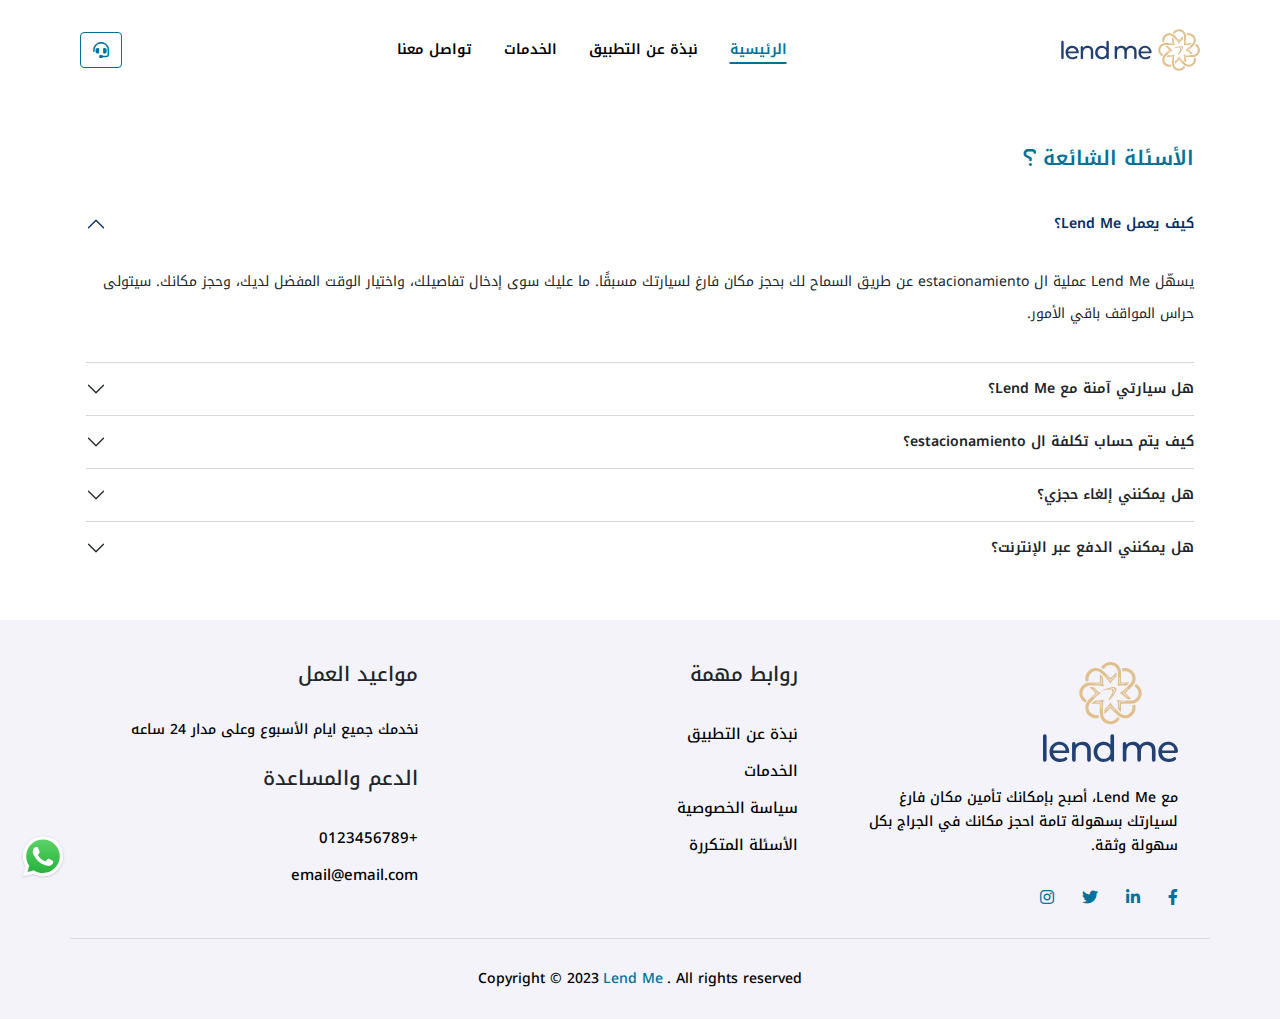
==== faq.html @ 7d06befd "#1" ====
<html lang="en">

<head>
    <meta charset="UTF-8">
    <meta name="viewport" content="width=device-width, initial-scale=1.0">
    <title>Lend Me</title>
    <!-- Favicon -->
    <link rel="shortcut icon" href="images/fav.svg" type="image/x-icon">
    <!-- Css -->
    <link rel="stylesheet" href="css/bootstrap.rtl.min.css">
    <link rel="stylesheet" href="css/main.css">
    <link rel="stylesheet" href="css/style.css">
</head>

<body>
    <a class="whatsappButton" href="https://wa.me/966566717225">
        <img src="images/whatsappbrand.svg" alt="">
    </a>
    <!-- Header Start-->
    <header class="navigationbar">
        <nav>
            <div class="container d-flex justify-content-between align-items-center">
                <a href="#!" class="navbar-brand">
                    <img src="images/logo.svg" alt="logo">
                </a>
                <ul class="nav-links">
                    <li>
                        <a href="index.html#home" class="nav-link home active">الرئيسية</a>
                    </li>
                    <li>
                        <a href="index.html#about" class="nav-link about">نبذة عن التطبيق</a>
                    </li>
                    <li>
                        <a href="index.html#service" class="nav-link service">الخدمات</a>
                    </li>
                    <li>
                        <a href="index.html#contact" class="nav-link contact">تواصل معنا</a>
                    </li>
                </ul>
                <div class="buttons">
                    <a href="tel:+966566717225"><i class="fa-sharp fa-solid fa-headset"></i></a>
                    <a href="javascript:void(0)" id="toggle"><i class="fa-sharp fa-solid fa-bars"></i></a>
                </div>
            </div>
        </nav>
    </header>
    <main>
        <!-- faqs -->
        <section class="faqs faq-page">
            <div class="container">
                <div class="row align-items-center justify-content-around">
                    <div class="col-12 p-3 faqs-content">
                        <h3>الأسئلة الشائعة <i class="fa-sharp fa-solid fa-question"></i></h3>
                        <div class="accordion" id="accordionExample">
                            <div class="accordion-item">
                                <h2 class="accordion-header" id="headingOne">
                                    <button class="accordion-button" type="button" data-bs-toggle="collapse"
                                        data-bs-target="#collapseOne" aria-expanded="true" aria-controls="collapseOne">
                                        كيف يعمل Lend Me؟
                                    </button>
                                </h2>
                                <div id="collapseOne" class="accordion-collapse collapse show"
                                    aria-labelledby="headingOne" data-bs-parent="#accordionExample">
                                    <div class="accordion-body">
                                        <p>
                                            يسهّل Lend Me عملية ال estacionamiento عن طريق السماح لك بحجز مكان فارغ
                                            لسيارتك مسبقًا. ما عليك سوى إدخال تفاصيلك، واختيار الوقت المفضل لديك، وحجز
                                            مكانك. سيتولى حراس المواقف باقي الأمور.
                                        </p>
                                    </div>
                                </div>
                            </div>
                            <div class="accordion-item">
                                <h2 class="accordion-header" id="headingTwo">
                                    <button class="accordion-button collapsed" type="button" data-bs-toggle="collapse"
                                        data-bs-target="#collapseTwo" aria-expanded="false" aria-controls="collapseTwo">
                                        هل سيارتي آمنة مع Lend Me؟
                                    </button>
                                </h2>
                                <div id="collapseTwo" class="accordion-collapse collapse" aria-labelledby="headingTwo"
                                    data-bs-parent="#accordionExample">
                                    <div class="accordion-body">
                                        <p>
                                            بالتأكيد! نحن نعتني بالأمان بشكل جدي. حراس المواقف لدينا محترفون مدربون،
                                            ونحن نتخذ إجراءات أمان صارمة. سيارتك في أمان تام مع Lend Me.
                                        </p>
                                    </div>
                                </div>
                            </div>
                            <div class="accordion-item">
                                <h2 class="accordion-header" id="headingThree">
                                    <button class="accordion-button collapsed" type="button" data-bs-toggle="collapse"
                                        data-bs-target="#collapseThree" aria-expanded="false"
                                        aria-controls="collapseThree">
                                        كيف يتم حساب تكلفة ال estacionamiento؟
                                    </button>
                                </h2>
                                <div id="collapseThree" class="accordion-collapse collapse"
                                    aria-labelledby="headingThree" data-bs-parent="#accordionExample">
                                    <div class="accordion-body">
                                        <p>
                                            تعتمد تكلفة ال estacionamiento على عدة عوامل، مثل المدة والمكان ونوع
                                            السيارة. يمكنك العثور على معلومات حول التسعير في صفحتنا على الإنترنت أو عند
                                            قيامك بعملية الحجز.
                                        </p>
                                    </div>
                                </div>
                            </div>
                            <div class="accordion-item">
                                <h2 class="accordion-header" id="headingFour">
                                    <button class="accordion-button collapsed" type="button" data-bs-toggle="collapse"
                                        data-bs-target="#collapseFour" aria-expanded="false"
                                        aria-controls="collapseFour">
                                        هل يمكنني إلغاء حجزي؟
                                    </button>
                                </h2>
                                <div id="collapseFour" class="accordion-collapse collapse" aria-labelledby="headingFour"
                                    data-bs-parent="#accordionExample">
                                    <div class="accordion-body">
                                        <p>
                                            نعم، يمكنك إلغاء حجزك قبل بدء الوقت المحدد لل estacionamiento. ستحصل على
                                            استرداد كامل للمبلغ إذا قمت بإلغاء الحجز في الوقت المناسب.
                                        </p>
                                    </div>
                                </div>
                            </div>
                            <div class="accordion-item">
                                <h2 class="accordion-header" id="headingFive">
                                    <button class="accordion-button collapsed" type="button" data-bs-toggle="collapse"
                                        data-bs-target="#collapseFive" aria-expanded="false"
                                        aria-controls="collapseFive">
                                        هل يمكنني الدفع عبر الإنترنت؟
                                    </button>
                                </h2>
                                <div id="collapseFive" class="accordion-collapse collapse" aria-labelledby="headingFive"
                                    data-bs-parent="#accordionExample">
                                    <div class="accordion-body">
                                        <p>
                                            نعم، يمكنك الدفع عبر الإنترنت عند حجز مكان estacionamiento. نقدم أيضًا خيار
                                            الدفع نقدًا لمن يفضلون ذلك.
                                        </p>
                                    </div>
                                </div>
                            </div>
                        </div>
                    </div>
                </div>
            </div>
        </section>
    </main>
    <!-- Footer -->
    <footer>
        <div class="container">
            <div class="row">
                <div class="col-lg-4 col-md-6 col-12 d-flex flex-column gap-4">
                    <a href="#!" class="navbar-brand">
                        <img src="images/logoV.svg" alt="logo">
                    </a>
                    <p>
                        مع Lend Me، أصبح بإمكانك تأمين مكان فارغ لسيارتك بسهولة تامة احجز مكانك في الجراج بكل سهولة
                        وثقة.
                    </p>
                    <ul class="social-media">
                        <li>
                            <a href="#!"><i class="fa-brands fa-facebook-f"></i></a>
                        </li>
                        <li>
                            <a href="#!"><i class="fa-brands fa-linkedin-in"></i></a>
                        </li>
                        <li>
                            <a href="#!"><i class="fa-brands fa-twitter"></i></a>
                        </li>
                        <li>
                            <a href="#!"><i class="fa-brands fa-instagram"></i></a>
                        </li>
                    </ul>
                </div>
                <div class="col-lg-4 col-md-6 col-12 d-flex flex-column gap-4">
                    <h5 class="footer-title ">روابط مهمة</h5>
                    <ul class="links">
                        <li>
                            <a href="index.html#about">نبذة عن التطبيق</a>
                        </li>
                        <li>
                            <a href="index.html#service">الخدمات</a>
                        </li>
                        <li>
                            <a href="privacy-policy.html">سياسة الخصوصية</a>
                        </li>
                        <li>
                            <a href="faq.html">الأسئلة المتكررة</a>
                        </li>
                    </ul>
                </div>
                <div class="col-lg-4 col-md-6 col-12 d-flex flex-column gap-4">
                    <h5 class="footer-title ">مواعيد العمل</h5>
                    <p>نخدمك جميع ايام الأسبوع وعلى مدار 24 ساعه </p>
                    <h5 class="footer-title ">الدعم والمساعدة</h5>
                    <ul class="links">
                        <li>
                            <a href="tel:+0123456789">+0123456789</a>
                        </li>
                        <li>
                            <a href="mailto:email@email.com">email@email.com</a>
                        </li>
                    </ul>
                </div>
                <div class="col-12 copy d-flex align-items-center justify-content-center">
                    <p>Copyright © 2023 <a href="index.html">Lend Me</a>. All rights reserved</p>
                </div>
            </div>
        </div>
    </footer>
    <script src="js/main.js"></script>
    <script src="js/app.js"></script>
</body>

</html>
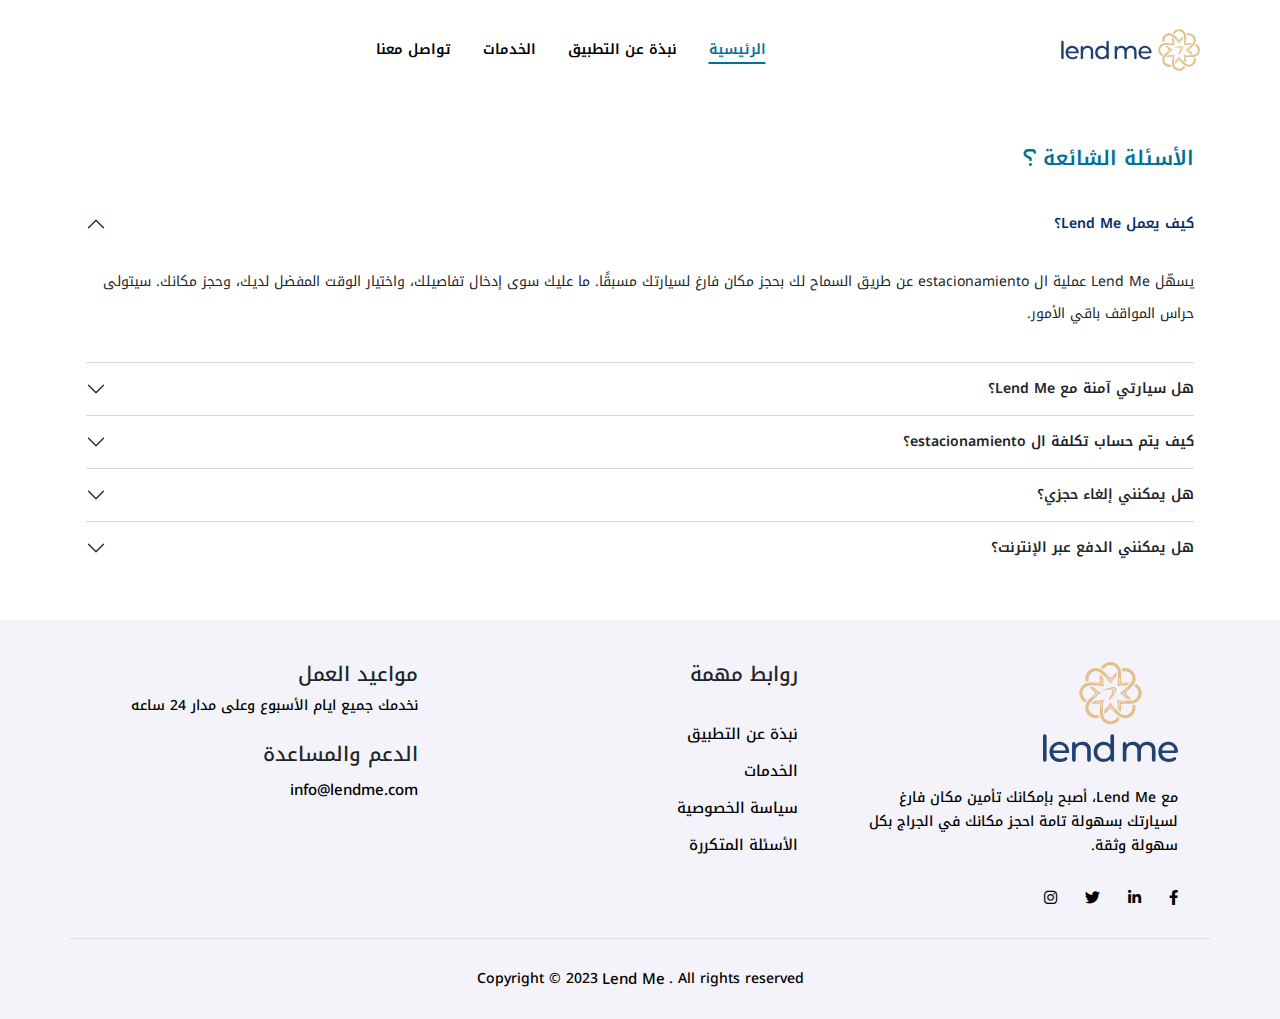
==== commit 64d8509f: "#2" ====
--- a/faq.html
+++ b/faq.html
@@ -13,14 +13,11 @@
 </head>
 
 <body>
-    <a class="whatsappButton" href="https://wa.me/966566717225">
-        <img src="images/whatsappbrand.svg" alt="">
-    </a>
     <!-- Header Start-->
     <header class="navigationbar">
         <nav>
             <div class="container d-flex justify-content-between align-items-center">
-                <a href="#!" class="navbar-brand">
+                <a href="index.html" class="navbar-brand">
                     <img src="images/logo.svg" alt="logo">
                 </a>
                 <ul class="nav-links">
@@ -38,7 +35,6 @@
                     </li>
                 </ul>
                 <div class="buttons">
-                    <a href="tel:+966566717225"><i class="fa-sharp fa-solid fa-headset"></i></a>
                     <a href="javascript:void(0)" id="toggle"><i class="fa-sharp fa-solid fa-bars"></i></a>
                 </div>
             </div>
@@ -193,17 +189,14 @@
                     </ul>
                 </div>
                 <div class="col-lg-4 col-md-6 col-12 d-flex flex-column gap-4">
-                    <h5 class="footer-title ">مواعيد العمل</h5>
-                    <p>نخدمك جميع ايام الأسبوع وعلى مدار 24 ساعه </p>
-                    <h5 class="footer-title ">الدعم والمساعدة</h5>
-                    <ul class="links">
-                        <li>
-                            <a href="tel:+0123456789">+0123456789</a>
-                        </li>
-                        <li>
-                            <a href="mailto:email@email.com">email@email.com</a>
-                        </li>
-                    </ul>
+                    <div>
+                        <h5 class="footer-title mb-2">مواعيد العمل</h5>
+                        <p>نخدمك جميع ايام الأسبوع وعلى مدار 24 ساعه </p>
+                    </div>
+                    <div>
+                        <h5 class="footer-title mb-2">الدعم والمساعدة</h5>
+                        <a href="mailto:info@lendme.com">info@lendme.com</a>
+                    </div>
                 </div>
                 <div class="col-12 copy d-flex align-items-center justify-content-center">
                     <p>Copyright © 2023 <a href="index.html">Lend Me</a>. All rights reserved</p>
--- a/css/style.css
+++ b/css/style.css
@@ -239,6 +239,11 @@
     padding-top: 120px;
   }
 }
+@media (max-width: 576px) {
+  .hero-section {
+    padding: 30px 12px 0;
+  }
+}
 .hero-section .underlay {
   position: absolute;
   top: 0;
@@ -360,8 +365,8 @@
   height: 100%;
   background-image: url(../images/pattern.jpeg);
   background-repeat: no-repeat;
+  background-size: cover;
   background-position: bottom;
-  background-size: 100%;
   opacity: 0.1;
   z-index: -1;
 }
@@ -847,13 +852,13 @@
 footer .container .col-12 .links li {
   margin-bottom: 5px;
 }
-footer .container .col-12 .links li a {
+footer .container .col-12 a {
   transition: 0.3s ease-in-out;
   font-weight: 500;
   font-size: 15px;
   color: #000;
 }
-footer .container .col-12 .links li a:hover {
+footer .container .col-12 a:hover {
   color: #007299;
 }
 footer .copy {
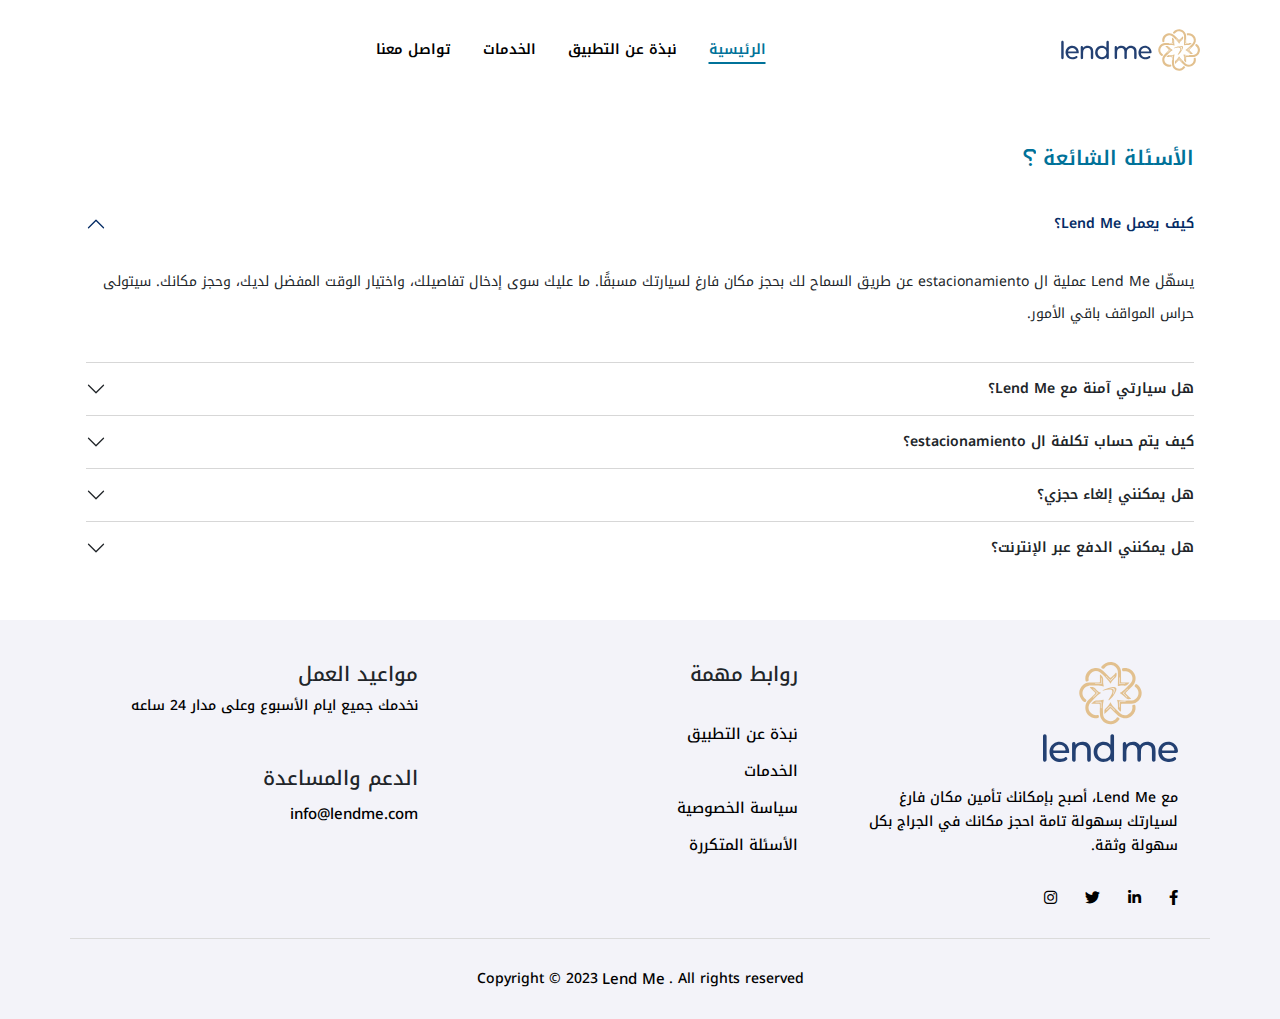
==== commit 1ee79665: "#3" ====
--- a/faq.html
+++ b/faq.html
@@ -188,7 +188,7 @@
                         </li>
                     </ul>
                 </div>
-                <div class="col-lg-4 col-md-6 col-12 d-flex flex-column gap-4">
+                <div class="col-lg-4 col-md-6 col-12 d-flex flex-column gap-5">
                     <div>
                         <h5 class="footer-title mb-2">مواعيد العمل</h5>
                         <p>نخدمك جميع ايام الأسبوع وعلى مدار 24 ساعه </p>
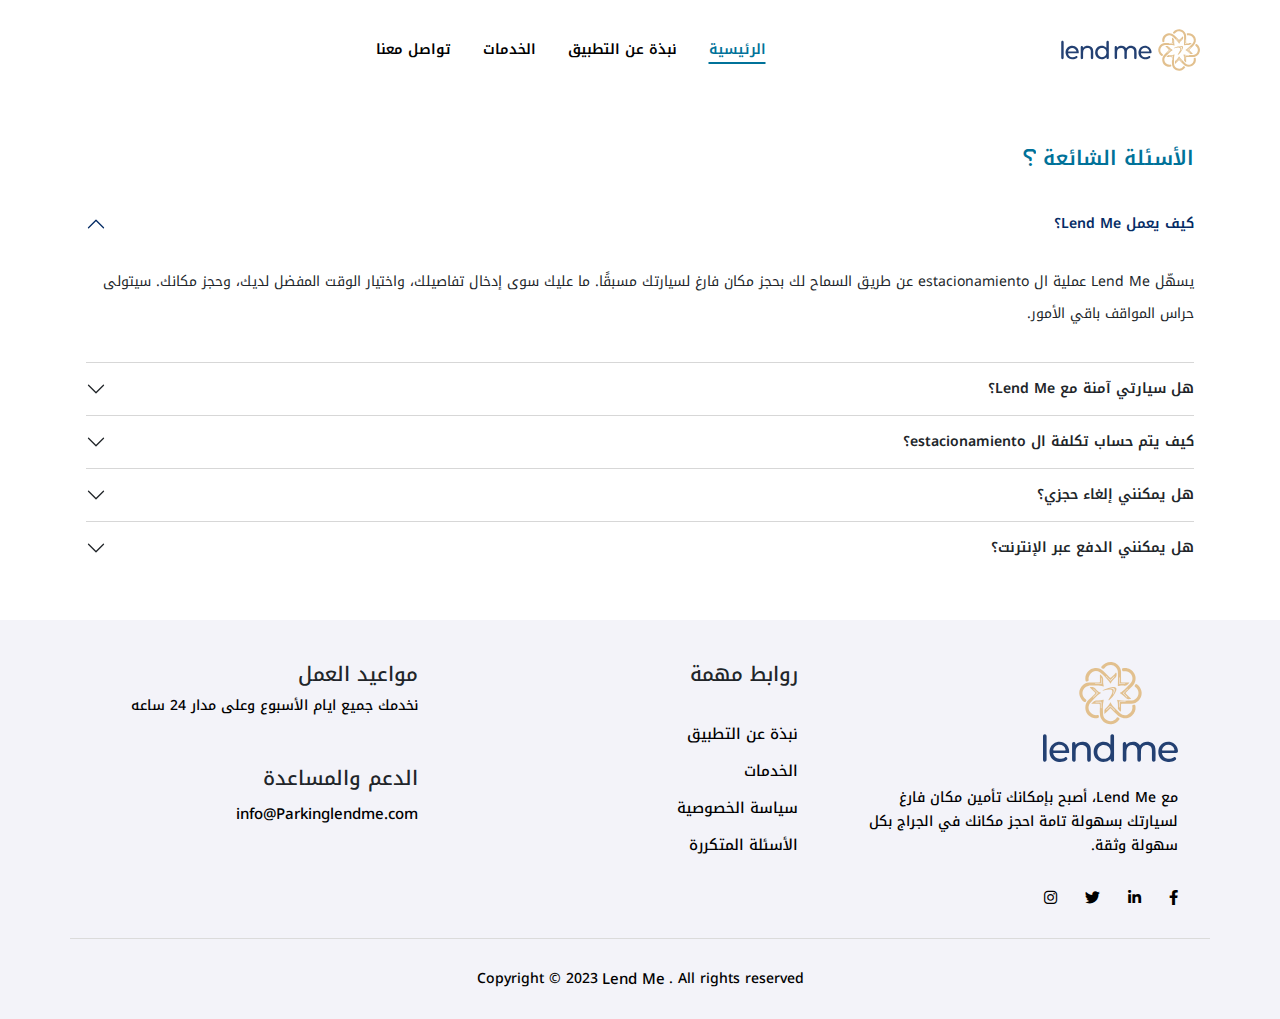
==== commit 704c3cbd: "#41" ====
--- a/faq.html
+++ b/faq.html
@@ -195,7 +195,7 @@
                     </div>
                     <div>
                         <h5 class="footer-title mb-2">الدعم والمساعدة</h5>
-                        <a href="mailto:info@lendme.com">info@lendme.com</a>
+                        <a href="mailto:info@Parkinglendme.com">info@Parkinglendme.com</a>
                     </div>
                 </div>
                 <div class="col-12 copy d-flex align-items-center justify-content-center">
